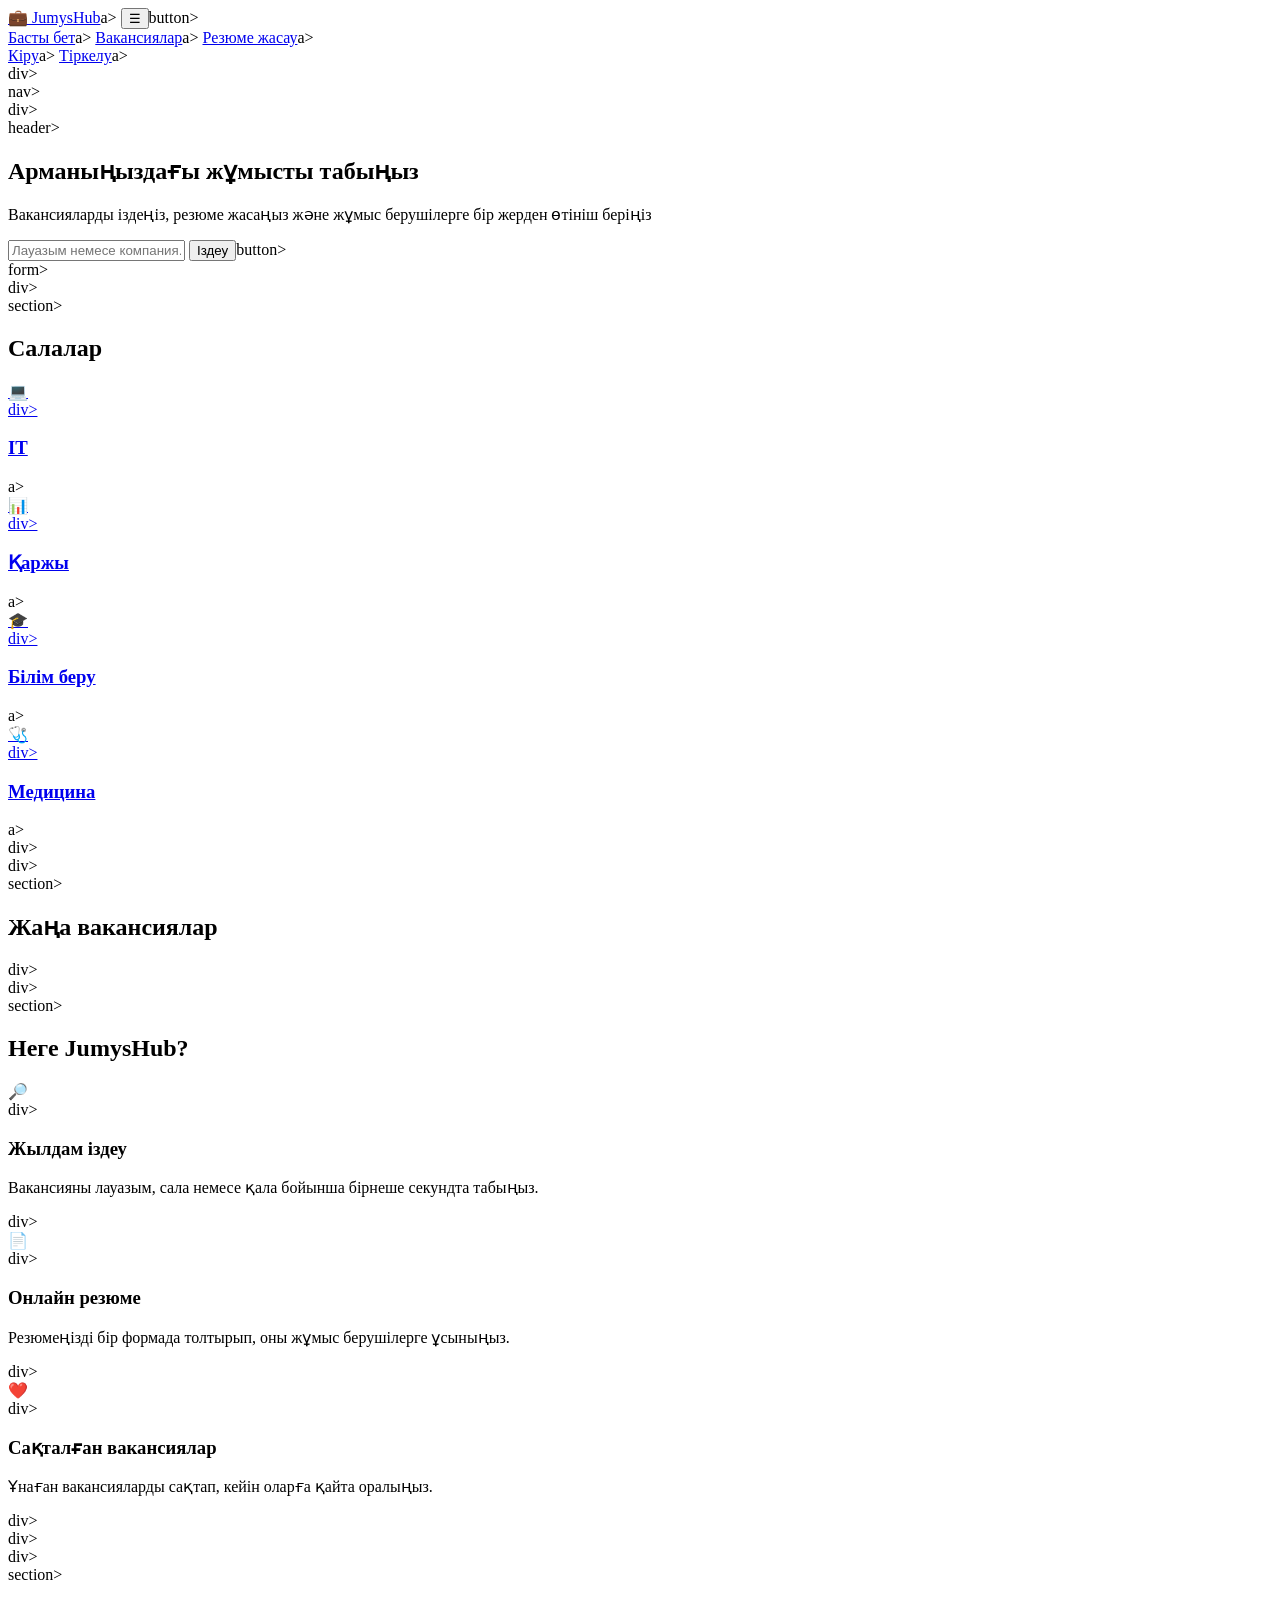
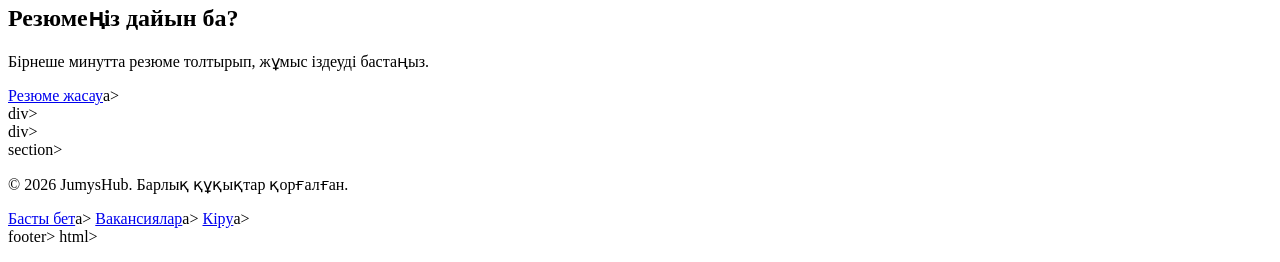
==== frontend/index.html @ 0b39fa37 "Update index.html for JumysHub platform" ====
<!DOCTYPE html>
<html lang="kk">
  <head>
      <meta charset="UTF-8">
      <meta name="viewport" content="width=device-width, initial-scale=1.0">
      <title>JumysHub — Жұмыс орындары мен резюме платформасы</title>
    <link rel="stylesheet" href="css/style.css">
  </head>
<body>
    <!-- Header -->
    <header class="header">
          <div class="container">
                  <a href="index.html" class="logo">💼 JumysHub</a>a>
                  <button class="burger" aria-label="Мәзір">☰</button>button>
                  <nav class="nav">
                            <a href="index.html" class="active">Басты бет</a>a>
                            <a href="catalog.html">Вакансиялар</a>a>
                            <a href="resume.html">Резюме жасау</a>a>
                            <div class="nav-buttons">
                                        <a href="login.html" class="btn btn-outline">Кіру</a>a>
                                        <a href="register.html" class="btn">Тіркелу</a>a>
                            </div>div>
                  </nav>nav>
          </div>div>
    </header>header>

    <main>
          <!-- Hero -->
          <section class="hero">
                  <div class="container">
                            <h1>Арманыңыздағы жұмысты табыңыз</h1>
                          <p>Вакансияларды іздеңіз, резюме жасаңыз және жұмыс берушілерге бір жерден өтініш беріңіз</p>
                          <form class="search-form" action="catalog.html" method="get">
                                    <input type="text" name="q" placeholder="Лауазым немесе компания...">
                                    <button type="submit" class="btn btn-accent">Іздеу</button>button>
                          </form>form>
                  </div>div>
          </section>section>
    
        <!-- Санаттар -->
        <section class="section">
              <div class="container">
                      <h2 class="section-title">Салалар</h2>
                      <div class="categories">
                                <a href="catalog.html?category=IT" class="category-card">
                                            <div class="icon">💻</div>div>
                                            <h3>IT</h3>
                                </a>a>
                                <a href="catalog.html?category=Қаржы" class="category-card">
                                            <div class="icon">📊</div>div>
                                            <h3>Қаржы</h3>
                                </a>a>
                                <a href="catalog.html?category=Білім беру" class="category-card">
                                            <div class="icon">🎓</div>div>
                                            <h3>Білім беру</h3>
                                </a>a>
                                <a href="catalog.html?category=Медицина" class="category-card">
                                            <div class="icon">🩺</div>div>
                                            <h3>Медицина</h3>
                                </a>a>
                      </div>div>
              </div>div>
        </section>section>
    
        <!-- Жаңа вакансиялар -->
        <section class="section">
              <div class="container">
                      <h2 class="section-title">Жаңа вакансиялар</h2>
                      <div class="jobs-grid" id="latest-jobs"></div>div>
              </div>div>
        </section>section>
    
        <!-- Мүмкіндіктер -->
        <section class="section" id="about">
              <div class="container">
                      <h2 class="section-title">Неге JumysHub?</h2>
                      <div class="features">
                                <div class="feature">
                                            <div class="icon">🔎</div>div>
                                            <h3>Жылдам іздеу</h3>
                                            <p>Вакансияны лауазым, сала немесе қала бойынша бірнеше секундта табыңыз.</p>
                                </div>div>
                                <div class="feature">
                                            <div class="icon">📄</div>div>
                                            <h3>Онлайн резюме</h3>
                                            <p>Резюмеңізді бір формада толтырып, оны жұмыс берушілерге ұсыныңыз.</p>
                                </div>div>
                                <div class="feature">
                                            <div class="icon">❤️</div>div>
                                            <h3>Сақталған вакансиялар</h3>
                                            <p>Ұнаған вакансияларды сақтап, кейін оларға қайта оралыңыз.</p>
                                </div>div>
                      </div>div>
              </div>div>
        </section>section>
    
        <!-- Call to action -->
        <section class="section">
              <div class="container">
                      <div class="cta">
                                <h2>Резюмеңіз дайын ба?</h2>
                                <p>Бірнеше минутта резюме толтырып, жұмыс іздеуді бастаңыз.</p>
                                <a href="resume.html" class="btn">Резюме жасау</a>a>
                      </div>div>
              </div>div>
        </section>section>
    </main>

  <!-- Footer -->
  <footer class="footer">
      <div class="container">
            <p>© 2026 JumysHub. Барлық құқықтар қорғалған.</p>
            <div>
                      <a href="index.html">Басты бет</a>a>
                      <a href="catalog.html">Вакансиялар</a>a>
                      <a href="login.html">Кіру</a>a>
            </div>
      </div>
  </footer>footer>

    <script src="js/main.js"></script>
</body>
</html>html>

            </div></p></p></h1>
    </main>
</body></title>
  </head>
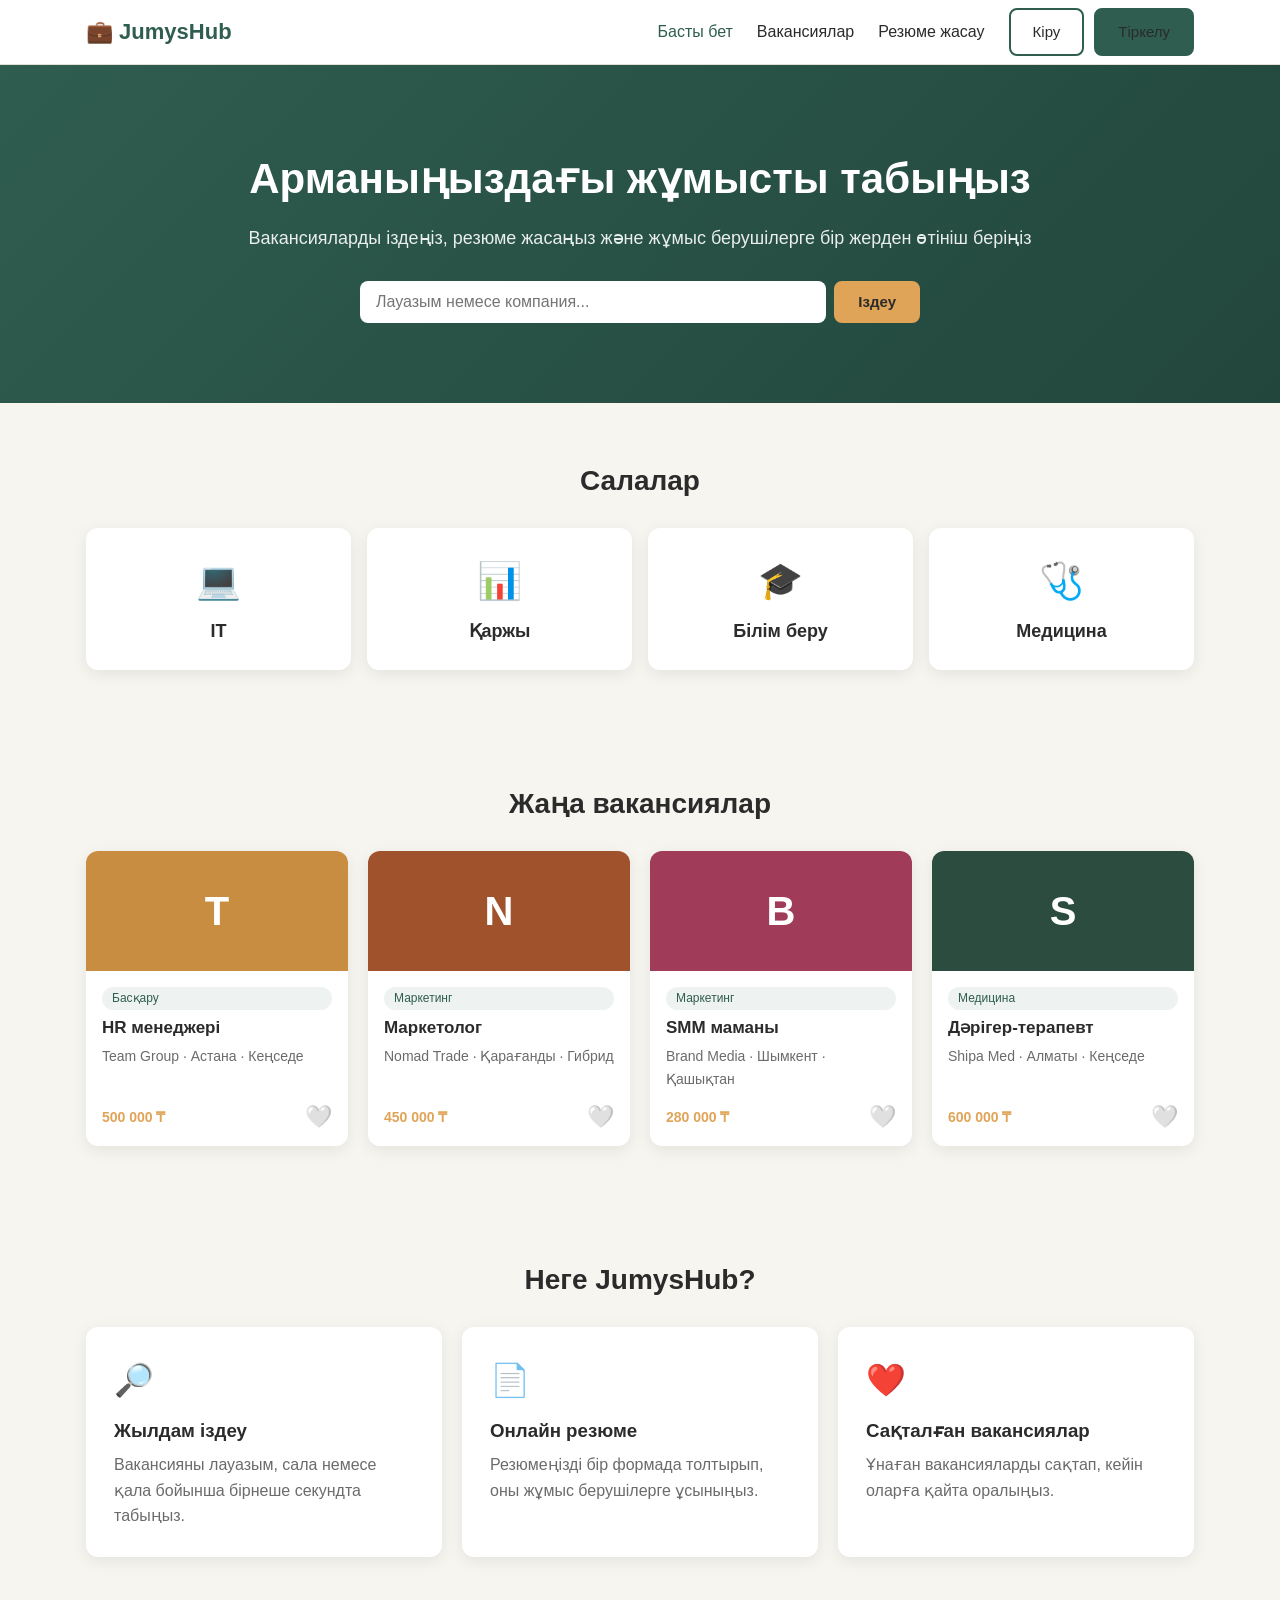
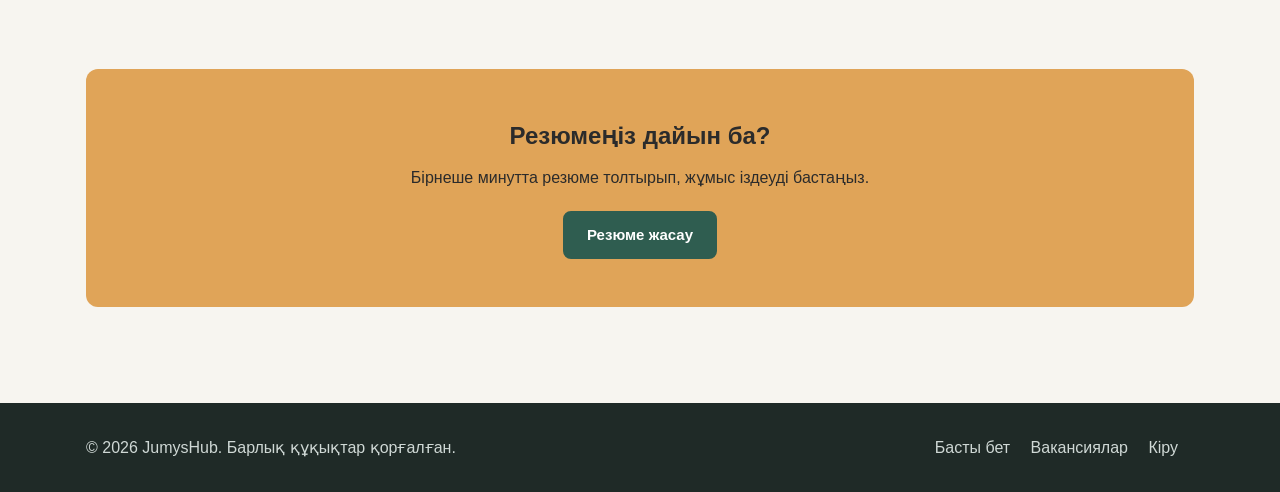
==== commit ed0969c6: "Fix HTML structure and remove redundant tags" ====
--- a/frontend/index.html
+++ b/frontend/index.html
@@ -1,128 +1,123 @@
 <!DOCTYPE html>
 <html lang="kk">
-  <head>
-      <meta charset="UTF-8">
-      <meta name="viewport" content="width=device-width, initial-scale=1.0">
-      <title>JumysHub — Жұмыс орындары мен резюме платформасы</title>
-    <link rel="stylesheet" href="css/style.css">
-  </head>
+<head>
+  <meta charset="UTF-8">
+  <meta name="viewport" content="width=device-width, initial-scale=1.0">
+  <title>JumysHub — Жұмыс орындары мен резюме платформасы</title>
+  <link rel="stylesheet" href="css/style.css">
+</head>
 <body>
-    <!-- Header -->
-    <header class="header">
-          <div class="container">
-                  <a href="index.html" class="logo">💼 JumysHub</a>a>
-                  <button class="burger" aria-label="Мәзір">☰</button>button>
-                  <nav class="nav">
-                            <a href="index.html" class="active">Басты бет</a>a>
-                            <a href="catalog.html">Вакансиялар</a>a>
-                            <a href="resume.html">Резюме жасау</a>a>
-                            <div class="nav-buttons">
-                                        <a href="login.html" class="btn btn-outline">Кіру</a>a>
-                                        <a href="register.html" class="btn">Тіркелу</a>a>
-                            </div>div>
-                  </nav>nav>
-          </div>div>
-    </header>header>
+  <!-- Header -->
+  <header class="header">
+    <div class="container">
+      <a href="index.html" class="logo">💼 JumysHub</a>
+      <button class="burger" aria-label="Мәзір">☰</button>
+      <nav class="nav">
+        <a href="index.html" class="active">Басты бет</a>
+        <a href="catalog.html">Вакансиялар</a>
+        <a href="resume.html">Резюме жасау</a>
+        <div class="nav-buttons">
+          <a href="login.html" class="btn btn-outline">Кіру</a>
+          <a href="register.html" class="btn">Тіркелу</a>
+        </div>
+      </nav>
+    </div>
+  </header>
 
-    <main>
-          <!-- Hero -->
-          <section class="hero">
-                  <div class="container">
-                            <h1>Арманыңыздағы жұмысты табыңыз</h1>
-                          <p>Вакансияларды іздеңіз, резюме жасаңыз және жұмыс берушілерге бір жерден өтініш беріңіз</p>
-                          <form class="search-form" action="catalog.html" method="get">
-                                    <input type="text" name="q" placeholder="Лауазым немесе компания...">
-                                    <button type="submit" class="btn btn-accent">Іздеу</button>button>
-                          </form>form>
-                  </div>div>
-          </section>section>
-    
-        <!-- Санаттар -->
-        <section class="section">
-              <div class="container">
-                      <h2 class="section-title">Салалар</h2>
-                      <div class="categories">
-                                <a href="catalog.html?category=IT" class="category-card">
-                                            <div class="icon">💻</div>div>
-                                            <h3>IT</h3>
-                                </a>a>
-                                <a href="catalog.html?category=Қаржы" class="category-card">
-                                            <div class="icon">📊</div>div>
-                                            <h3>Қаржы</h3>
-                                </a>a>
-                                <a href="catalog.html?category=Білім беру" class="category-card">
-                                            <div class="icon">🎓</div>div>
-                                            <h3>Білім беру</h3>
-                                </a>a>
-                                <a href="catalog.html?category=Медицина" class="category-card">
-                                            <div class="icon">🩺</div>div>
-                                            <h3>Медицина</h3>
-                                </a>a>
-                      </div>div>
-              </div>div>
-        </section>section>
-    
-        <!-- Жаңа вакансиялар -->
-        <section class="section">
-              <div class="container">
-                      <h2 class="section-title">Жаңа вакансиялар</h2>
-                      <div class="jobs-grid" id="latest-jobs"></div>div>
-              </div>div>
-        </section>section>
-    
-        <!-- Мүмкіндіктер -->
-        <section class="section" id="about">
-              <div class="container">
-                      <h2 class="section-title">Неге JumysHub?</h2>
-                      <div class="features">
-                                <div class="feature">
-                                            <div class="icon">🔎</div>div>
-                                            <h3>Жылдам іздеу</h3>
-                                            <p>Вакансияны лауазым, сала немесе қала бойынша бірнеше секундта табыңыз.</p>
-                                </div>div>
-                                <div class="feature">
-                                            <div class="icon">📄</div>div>
-                                            <h3>Онлайн резюме</h3>
-                                            <p>Резюмеңізді бір формада толтырып, оны жұмыс берушілерге ұсыныңыз.</p>
-                                </div>div>
-                                <div class="feature">
-                                            <div class="icon">❤️</div>div>
-                                            <h3>Сақталған вакансиялар</h3>
-                                            <p>Ұнаған вакансияларды сақтап, кейін оларға қайта оралыңыз.</p>
-                                </div>div>
-                      </div>div>
-              </div>div>
-        </section>section>
-    
-        <!-- Call to action -->
-        <section class="section">
-              <div class="container">
-                      <div class="cta">
-                                <h2>Резюмеңіз дайын ба?</h2>
-                                <p>Бірнеше минутта резюме толтырып, жұмыс іздеуді бастаңыз.</p>
-                                <a href="resume.html" class="btn">Резюме жасау</a>a>
-                      </div>div>
-              </div>div>
-        </section>section>
-    </main>
+  <main>
+    <!-- Hero -->
+    <section class="hero">
+      <div class="container">
+        <h1>Арманыңыздағы жұмысты табыңыз</h1>
+        <p>Вакансияларды іздеңіз, резюме жасаңыз және жұмыс берушілерге бір жерден өтініш беріңіз</p>
+        <form class="search-form" action="catalog.html" method="get">
+          <input type="text" name="q" placeholder="Лауазым немесе компания...">
+          <button type="submit" class="btn btn-accent">Іздеу</button>
+        </form>
+      </div>
+    </section>
+
+    <!-- Санаттар -->
+    <section class="section">
+      <div class="container">
+        <h2 class="section-title">Салалар</h2>
+        <div class="categories">
+          <a href="catalog.html?category=IT" class="category-card">
+            <div class="icon">💻</div>
+            <h3>IT</h3>
+          </a>
+          <a href="catalog.html?category=Қаржы" class="category-card">
+            <div class="icon">📊</div>
+            <h3>Қаржы</h3>
+          </a>
+          <a href="catalog.html?category=Білім беру" class="category-card">
+            <div class="icon">🎓</div>
+            <h3>Білім беру</h3>
+          </a>
+          <a href="catalog.html?category=Медицина" class="category-card">
+            <div class="icon">🩺</div>
+            <h3>Медицина</h3>
+          </a>
+        </div>
+      </div>
+    </section>
+
+    <!-- Жаңа вакансиялар -->
+    <section class="section">
+      <div class="container">
+        <h2 class="section-title">Жаңа вакансиялар</h2>
+        <div class="jobs-grid" id="latest-jobs"></div>
+      </div>
+    </section>
+
+    <!-- Мүмкіндіктер -->
+    <section class="section" id="about">
+      <div class="container">
+        <h2 class="section-title">Неге JumysHub?</h2>
+        <div class="features">
+          <div class="feature">
+            <div class="icon">🔎</div>
+            <h3>Жылдам іздеу</h3>
+            <p>Вакансияны лауазым, сала немесе қала бойынша бірнеше секундта табыңыз.</p>
+          </div>
+          <div class="feature">
+            <div class="icon">📄</div>
+            <h3>Онлайн резюме</h3>
+            <p>Резюмеңізді бір формада толтырып, оны жұмыс берушілерге ұсыныңыз.</p>
+          </div>
+          <div class="feature">
+            <div class="icon">❤️</div>
+            <h3>Сақталған вакансиялар</h3>
+            <p>Ұнаған вакансияларды сақтап, кейін оларға қайта оралыңыз.</p>
+          </div>
+        </div>
+      </div>
+    </section>
+
+    <!-- Call to action -->
+    <section class="section">
+      <div class="container">
+        <div class="cta">
+          <h2>Резюмеңіз дайын ба?</h2>
+          <p>Бірнеше минутта резюме толтырып, жұмыс іздеуді бастаңыз.</p>
+          <a href="resume.html" class="btn">Резюме жасау</a>
+        </div>
+      </div>
+    </section>
+  </main>
 
   <!-- Footer -->
   <footer class="footer">
-      <div class="container">
-            <p>© 2026 JumysHub. Барлық құқықтар қорғалған.</p>
-            <div>
-                      <a href="index.html">Басты бет</a>a>
-                      <a href="catalog.html">Вакансиялар</a>a>
-                      <a href="login.html">Кіру</a>a>
-            </div>
+    <div class="container">
+      <p>© 2026 JumysHub. Барлық құқықтар қорғалған.</p>
+      <div>
+        <a href="index.html">Басты бет</a>
+        <a href="catalog.html">Вакансиялар</a>
+        <a href="login.html">Кіру</a>
       </div>
-  </footer>footer>
+    </div>
+  </footer>
 
-    <script src="js/main.js"></script>
+  <script src="js/main.js"></script>
 </body>
-</html>html>
-
-            </div></p></p></h1>
-    </main>
-</body></title>
-  </head>
+</html>
--- a/frontend/css/style.css
+++ b/frontend/css/style.css
@@ -0,0 +1,598 @@
+/* ===== Жалпы стильдер ===== */
+:root {
+  --primary: #2f5d50;
+  --primary-dark: #22463c;
+  --accent: #e0a458;
+  --bg: #f7f5f0;
+  --surface: #ffffff;
+  --text: #2b2b2b;
+  --muted: #6b6b6b;
+  --border: #e3dfd6;
+  --error: #c0392b;
+  --success: #2e8b57;
+  --radius: 12px;
+  --shadow: 0 4px 16px rgba(0, 0, 0, 0.08);
+}
+
+* {
+  box-sizing: border-box;
+  margin: 0;
+  padding: 0;
+}
+
+body {
+  font-family: "Segoe UI", Roboto, Arial, sans-serif;
+  background: var(--bg);
+  color: var(--text);
+  line-height: 1.6;
+  display: flex;
+  flex-direction: column;
+  min-height: 100vh;
+}
+
+main {
+  flex: 1;
+}
+
+a {
+  color: var(--primary);
+  text-decoration: none;
+}
+
+img {
+  max-width: 100%;
+}
+
+.container {
+  width: 100%;
+  max-width: 1140px;
+  margin: 0 auto;
+  padding: 0 16px;
+}
+
+/* ===== Батырмалар ===== */
+.btn {
+  display: inline-block;
+  padding: 10px 22px;
+  border: 2px solid var(--primary);
+  border-radius: 8px;
+  background: var(--primary);
+  color: #fff;
+  font-size: 15px;
+  font-weight: 600;
+  cursor: pointer;
+  transition: background 0.2s, color 0.2s;
+}
+
+.btn:hover {
+  background: var(--primary-dark);
+  border-color: var(--primary-dark);
+}
+
+.btn-outline {
+  background: transparent;
+  color: var(--primary);
+}
+
+.btn-outline:hover {
+  background: var(--primary);
+  color: #fff;
+}
+
+.btn-accent {
+  background: var(--accent);
+  border-color: var(--accent);
+  color: #2b2b2b;
+}
+
+.btn-accent:hover {
+  background: #c98d42;
+  border-color: #c98d42;
+}
+
+.btn-block {
+  width: 100%;
+}
+
+/* ===== Header ===== */
+.header {
+  background: var(--surface);
+  border-bottom: 1px solid var(--border);
+  position: sticky;
+  top: 0;
+  z-index: 10;
+}
+
+.header .container {
+  display: flex;
+  align-items: center;
+  justify-content: space-between;
+  height: 64px;
+}
+
+.logo {
+  font-size: 22px;
+  font-weight: 700;
+  color: var(--primary);
+}
+
+.nav {
+  display: flex;
+  align-items: center;
+  gap: 24px;
+}
+
+.nav a {
+  color: var(--text);
+  font-weight: 500;
+}
+
+.nav a:hover,
+.nav a.active {
+  color: var(--primary);
+}
+
+.nav-buttons {
+  display: flex;
+  gap: 10px;
+}
+
+.burger {
+  display: none;
+  background: none;
+  border: none;
+  font-size: 28px;
+  cursor: pointer;
+  color: var(--text);
+}
+
+/* ===== Hero (басты бет) ===== */
+.hero {
+  background: linear-gradient(135deg, var(--primary), var(--primary-dark));
+  color: #fff;
+  padding: 80px 0;
+  text-align: center;
+}
+
+.hero h1 {
+  font-size: 42px;
+  margin-bottom: 12px;
+}
+
+.hero p {
+  font-size: 18px;
+  opacity: 0.9;
+  margin-bottom: 28px;
+}
+
+.search-form {
+  display: flex;
+  max-width: 560px;
+  margin: 0 auto;
+  gap: 8px;
+}
+
+.search-form input {
+  flex: 1;
+  padding: 12px 16px;
+  border: none;
+  border-radius: 8px;
+  font-size: 16px;
+}
+
+/* ===== Секциялар ===== */
+.section {
+  padding: 56px 0;
+}
+
+.section-title {
+  font-size: 28px;
+  margin-bottom: 24px;
+  text-align: center;
+}
+
+/* Санаттар */
+.categories {
+  display: grid;
+  grid-template-columns: repeat(4, 1fr);
+  gap: 16px;
+}
+
+.category-card {
+  background: var(--surface);
+  border-radius: var(--radius);
+  box-shadow: var(--shadow);
+  padding: 24px;
+  text-align: center;
+  color: var(--text);
+  transition: transform 0.2s;
+}
+
+.category-card:hover {
+  transform: translateY(-4px);
+}
+
+.category-card .icon {
+  font-size: 36px;
+}
+
+.category-card h3 {
+  margin-top: 8px;
+  font-size: 18px;
+}
+
+/* Job cards */
+.jobs-grid {
+  display: grid;
+  grid-template-columns: repeat(4, 1fr);
+  gap: 20px;
+}
+
+.job-card {
+  background: var(--surface);
+  border-radius: var(--radius);
+  box-shadow: var(--shadow);
+  overflow: hidden;
+  display: flex;
+  flex-direction: column;
+}
+
+.job-cover {
+  height: 120px;
+  display: flex;
+  align-items: center;
+  justify-content: center;
+  padding: 16px;
+  color: #fff;
+  font-size: 40px;
+  font-weight: 700;
+  text-align: center;
+}
+
+.job-info {
+  padding: 16px;
+  display: flex;
+  flex-direction: column;
+  gap: 4px;
+  flex: 1;
+}
+
+.job-info h3 {
+  font-size: 17px;
+}
+
+.job-author {
+  color: var(--muted);
+  font-size: 14px;
+}
+
+.job-meta {
+  display: flex;
+  justify-content: space-between;
+  align-items: center;
+  margin-top: auto;
+  padding-top: 10px;
+  font-size: 14px;
+}
+
+.salary {
+  color: var(--accent);
+  font-weight: 600;
+}
+
+.tag {
+  background: #eef3f1;
+  color: var(--primary);
+  padding: 2px 10px;
+  border-radius: 20px;
+  font-size: 12px;
+}
+
+.fav-btn {
+  background: none;
+  border: none;
+  font-size: 22px;
+  cursor: pointer;
+}
+
+/* Мүмкіндіктер */
+.features {
+  display: grid;
+  grid-template-columns: repeat(3, 1fr);
+  gap: 20px;
+}
+
+.feature {
+  background: var(--surface);
+  border-radius: var(--radius);
+  padding: 28px;
+  box-shadow: var(--shadow);
+}
+
+.feature .icon {
+  font-size: 32px;
+}
+
+.feature h3 {
+  margin: 10px 0 6px;
+}
+
+.feature p {
+  color: var(--muted);
+}
+
+/* Call to action */
+.cta {
+  background: var(--accent);
+  text-align: center;
+  padding: 48px 16px;
+  border-radius: var(--radius);
+}
+
+.cta h2 {
+  margin-bottom: 10px;
+}
+
+.cta p {
+  margin-bottom: 20px;
+}
+
+/* ===== Формалар (кіру / тіркелу) ===== */
+.auth-page {
+  display: flex;
+  align-items: center;
+  justify-content: center;
+  padding: 48px 16px;
+}
+
+.auth-card {
+  background: var(--surface);
+  border-radius: var(--radius);
+  box-shadow: var(--shadow);
+  padding: 36px;
+  width: 100%;
+  max-width: 420px;
+}
+
+.auth-card h1 {
+  font-size: 26px;
+  margin-bottom: 6px;
+  text-align: center;
+}
+
+.auth-card .subtitle {
+  color: var(--muted);
+  text-align: center;
+  margin-bottom: 24px;
+}
+
+.form-group {
+  margin-bottom: 16px;
+}
+
+.form-group label {
+  display: block;
+  font-weight: 600;
+  margin-bottom: 6px;
+  font-size: 14px;
+}
+
+.form-group input,
+.form-group select,
+.form-group textarea,
+.filters select,
+.filters input {
+  width: 100%;
+  padding: 11px 14px;
+  border: 1px solid var(--border);
+  border-radius: 8px;
+  font-size: 15px;
+  font-family: inherit;
+  background: #fff;
+}
+
+.form-group input:focus,
+.form-group select:focus,
+.form-group textarea:focus,
+.filters select:focus,
+.filters input:focus {
+  outline: none;
+  border-color: var(--primary);
+}
+
+.form-group input.invalid {
+  border-color: var(--error);
+}
+
+.error-text {
+  color: var(--error);
+  font-size: 13px;
+  margin-top: 4px;
+  min-height: 18px;
+}
+
+.form-row {
+  display: flex;
+  justify-content: space-between;
+  align-items: center;
+  font-size: 14px;
+  margin-bottom: 20px;
+}
+
+.form-footer {
+  text-align: center;
+  margin-top: 20px;
+  font-size: 14px;
+}
+
+.message {
+  display: none;
+  padding: 12px;
+  border-radius: 8px;
+  margin-bottom: 16px;
+  text-align: center;
+  font-weight: 600;
+}
+
+.message.success {
+  display: block;
+  background: #e6f4ec;
+  color: var(--success);
+}
+
+.message.error {
+  display: block;
+  background: #fbeaea;
+  color: var(--error);
+}
+
+/* ===== Каталог ===== */
+.page-header {
+  background: var(--surface);
+  border-bottom: 1px solid var(--border);
+  padding: 32px 0;
+}
+
+.page-header h1 {
+  font-size: 30px;
+}
+
+.page-header p {
+  color: var(--muted);
+}
+
+.catalog-layout {
+  display: grid;
+  grid-template-columns: 240px 1fr;
+  gap: 24px;
+  padding: 32px 0;
+}
+
+.filters {
+  background: var(--surface);
+  border-radius: var(--radius);
+  box-shadow: var(--shadow);
+  padding: 20px;
+  align-self: start;
+  display: flex;
+  flex-direction: column;
+  gap: 14px;
+}
+
+.filters h3 {
+  font-size: 18px;
+}
+
+.filters label {
+  font-weight: 600;
+  font-size: 14px;
+}
+
+.catalog-top {
+  display: flex;
+  justify-content: space-between;
+  align-items: center;
+  margin-bottom: 16px;
+  color: var(--muted);
+}
+
+.catalog-layout .jobs-grid {
+  grid-template-columns: repeat(3, 1fr);
+}
+
+.empty {
+  display: none;
+  text-align: center;
+  color: var(--muted);
+  padding: 40px;
+}
+
+/* ===== Footer ===== */
+.footer {
+  background: #1f2a27;
+  color: #cfd8d5;
+  padding: 32px 0;
+  margin-top: 40px;
+}
+
+.footer .container {
+  display: flex;
+  justify-content: space-between;
+  flex-wrap: wrap;
+  gap: 16px;
+}
+
+.footer a {
+  color: #cfd8d5;
+  margin-right: 16px;
+}
+
+/* ===== Адаптивтілік ===== */
+@media (max-width: 992px) {
+  .jobs-grid,
+  .categories {
+    grid-template-columns: repeat(3, 1fr);
+  }
+
+  .catalog-layout .jobs-grid {
+    grid-template-columns: repeat(2, 1fr);
+  }
+}
+
+@media (max-width: 768px) {
+  .burger {
+    display: block;
+  }
+
+  .nav {
+    display: none;
+    position: absolute;
+    top: 64px;
+    left: 0;
+    right: 0;
+    background: var(--surface);
+    flex-direction: column;
+    align-items: flex-start;
+    padding: 16px;
+    gap: 14px;
+    border-bottom: 1px solid var(--border);
+  }
+
+  .nav.open {
+    display: flex;
+  }
+
+  .hero {
+    padding: 56px 0;
+  }
+
+  .hero h1 {
+    font-size: 30px;
+  }
+
+  .jobs-grid,
+  .categories,
+  .features {
+    grid-template-columns: repeat(2, 1fr);
+  }
+
+  .catalog-layout {
+    grid-template-columns: 1fr;
+  }
+}
+
+@media (max-width: 480px) {
+  .search-form {
+    flex-direction: column;
+  }
+
+  .jobs-grid,
+  .catalog-layout .jobs-grid,
+  .features {
+    grid-template-columns: 1fr;
+  }
+
+  .auth-card {
+    padding: 24px;
+  }
+}
